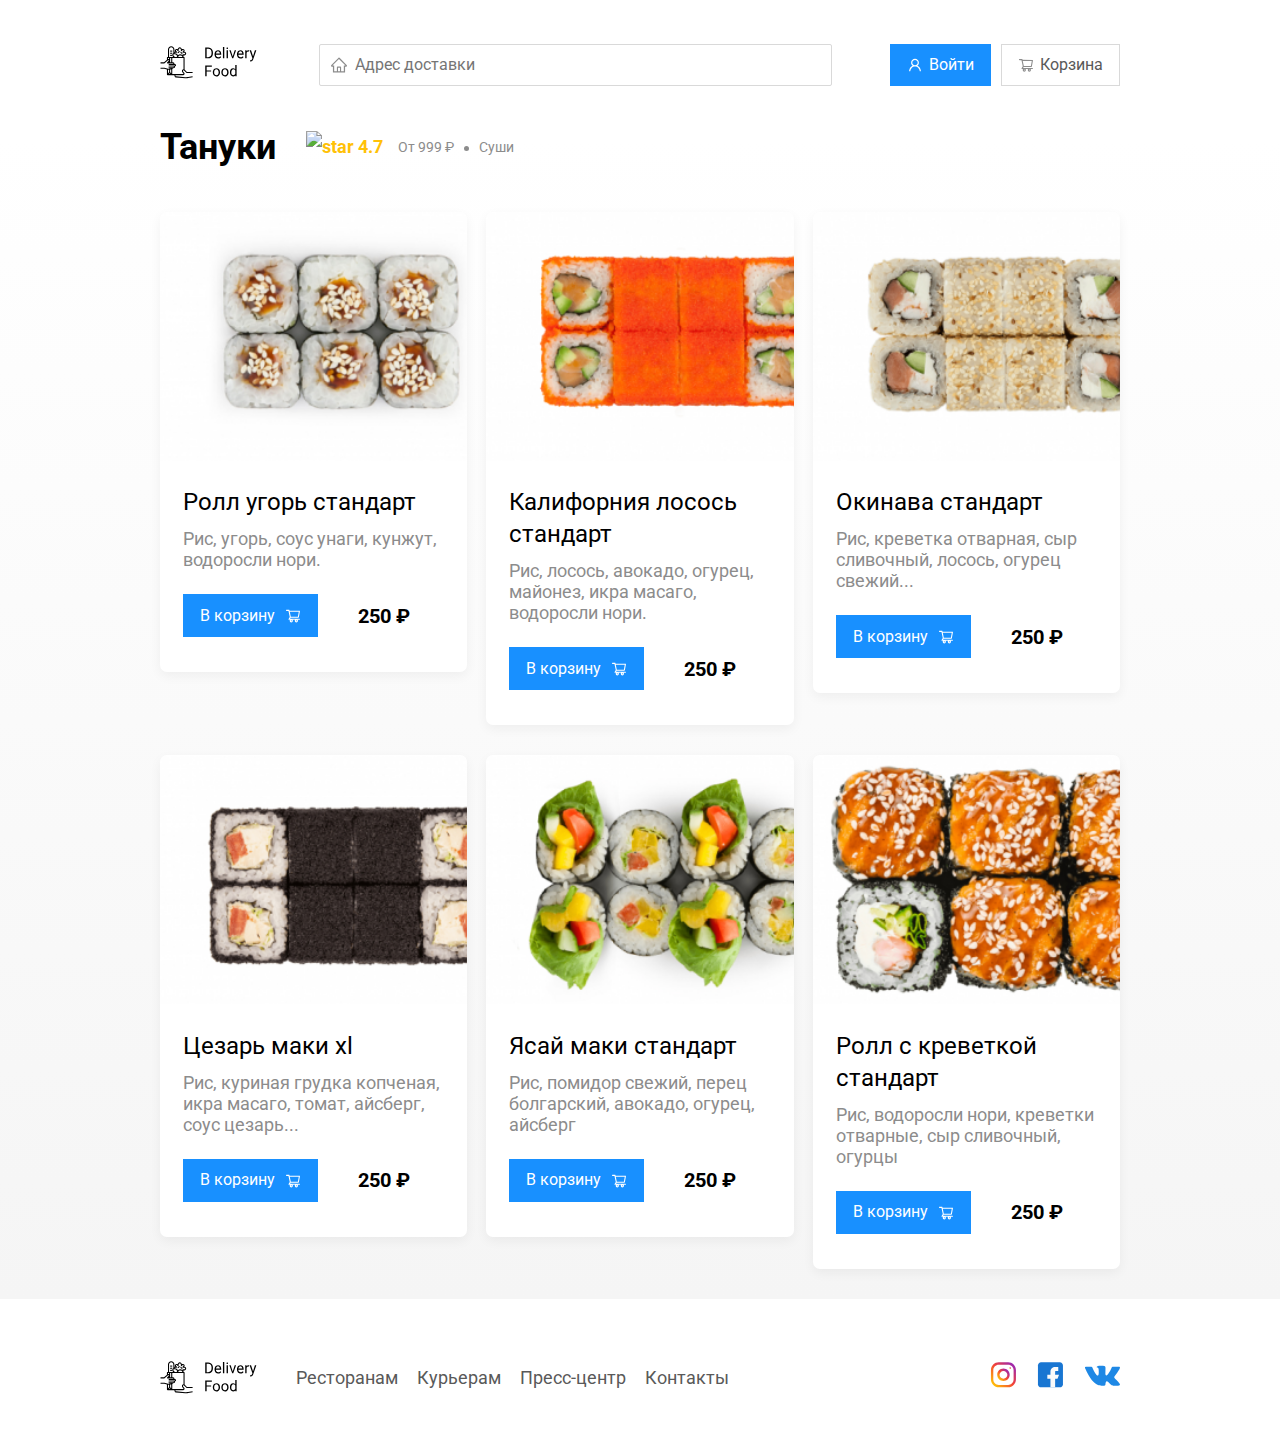
==== restaurant.html @ b4c0a3c5 "Add files via upload" ====
<!DOCTYPE html>
<html lang="ru">

<head>
  <meta charset="UTF-8" />
  <meta name="viewport" content="width=device-width, initial-scale=1.0" />
  <title>Тануки - доставка еды на дом</title>
  <link href="https://fonts.googleapis.com/css?family=Roboto:400,700&display=swap&subset=cyrillic" rel="stylesheet" />
  <link rel="stylesheet" href="css/reset.css" />
  <link rel="stylesheet" href="css/style.css" />
  <link rel="stylesheet" href="css/animate.css">
</head>

<body>
  <div class="container">
    <!-- Шапка Сайта -->
    <header class="header">
      <a href="index.html" class='logo'>
        <img class="logo animated fadeInLeft delay-0.3s" src="img/Logo.svg" alt="logo" />
      </a>
      <input type="text" class="input input-adress animated fadeInDown delay-0.3s" placeholder="Адрес доставки" />
      <div class="buttons animated fadeInRight delay-0.3s">
        <button class="button button-primary">
          <img class="button-icon" src="/img/User.svg" alt="user" />
          <a href="" class="button-text rar">Войти</a>
        </button>
        <button id="cart-button" class="button">
          <img class="button-icon" src="/img/shopping-cart.svg" alt="shopping-cart" />
          <a href="" class="button-text">Корзина</a>
        </button>
      </div>
    </header>
  </div>
  <main class="main">
    <div class="container">
      <section class="restaurants">
        <div class="section-heading">
          <h2 class="section-title">Тануки</h2>
          <div class="card-info">
            <div class="rating">
              <img src="img/star.svg" alt="star" class="rating-star">
              4.7</div>
            <div class="price">От 999 ₽</div>
            <div class="category">Суши</div>
          </div>
        </div>
        <div class="cards">

          <div class="card wow fadeInUp " data-wow-delay="0.2S">
            <img src="/img/ugor.png" alt="ugor" class="card-image" />
            <div class="card-text">
              <div class="card-heading">
                <h3 class="card-title restaurant-title">Ролл угорь стандарт</h3>
              </div>
              <div class="card-info">
                <div class="receipt">Рис, угорь, соус унаги, кунжут, водоросли нори.</div>
              </div>
              <form action="#">
                <div class="card-buttons">
                  <button class="button button-primary">
                    <span class="buttton-card-text">В корзину </span>
                    <img src="img/white shop cart.svg" alt="shopping-cart" class='button-card-image'>
                  </button>
              </form>
              <strong class="card-price-bold"> 250 ₽ </strong>
            </div>
          </div>
        </div>

        <div class="card wow fadeInUp" data-wow-delay="0.4S">
          <img src="/img/california.png" alt="california" class="card-image" />
          <div class="card-text">
            <div class="card-heading">
              <h3 class="card-title restaurant-title">Калифорния лосось стандарт</h3>
            </div>
            <div class="card-info">
              <div class="receipt">Рис, лосось, авокадо, огурец, майонез, икра масаго, водоросли нори.</div>
            </div>
            <form action="#">
              <div class="card-buttons">
                <button class="button button-primary">
                  <span class="buttton-card-text">В корзину </span>
                  <img src="img/white shop cart.svg" alt="shopping-cart" class='button-card-image'>
                </button>
            </form>
            <strong class="card-price-bold"> 250 ₽ </strong>
          </div>
        </div>
    </div>
    <div class="card wow fadeInUp" data-wow-delay="0.6s">
      <img src="/img/okinawa.png" alt="okinawa" class="card-image" />
      <div class="card-text">
        <div class="card-heading">
          <h3 class="card-title restaurant-title">Окинава стандарт</h3>
        </div>
        <div class="card-info">
          <div class="receipt">Рис, креветка отварная, сыр сливочный, лосось, огурец свежий...</div>
        </div>
        <form action="#">
          <div class="card-buttons">
            <button class="button button-primary">
              <span class="buttton-card-text">В корзину </span>
              <img src="img/white shop cart.svg" alt="shopping-cart" class='button-card-image'>
            </button>
        </form>
        <strong class="card-price-bold"> 250 ₽ </strong>
      </div>
    </div>
    </div>
    <div class="card wow fadeInUp" data-wow-delay="0.2s">
      <img src="/img/cezar.png" alt="roll" class="card-image" />
      <div class="card-text">
        <div class="card-heading">
          <h3 class="card-title restaurant-title">Цезарь маки хl</h3>
        </div>
        <div class="card-info">
          <div class="receipt">Рис, куриная грудка копченая, икра масаго, томат, айсберг, соус цезарь...</div>
        </div>
        <form action="#">
          <div class="card-buttons">
            <button class="button button-primary">
              <span class="buttton-card-text">В корзину </span>
              <img src="img/white shop cart.svg" alt="shopping-cart" class='button-card-image'>
            </button>
        </form>
        <strong class="card-price-bold"> 250 ₽ </strong>
      </div>
    </div>
    </div>
    <div class="card wow fadeInUp" data-wow-delay="0.4s">
      <img src="/img/yasai.png" alt="yasai" class="card-image" />
      <div class="card-text">
        <div class="card-heading">
          <h3 class="card-title restaurant-title">Ясай маки стандарт</h3>
        </div>
        <div class="card-info">
          <div class="receipt">Рис, помидор свежий, перец болгарский, авокадо, огурец, айсберг</div>
        </div>
        <form action="#">
          <div class="card-buttons">
            <button class="button button-primary">
              <span class="buttton-card-text">В корзину </span>
              <img src="img/white shop cart.svg" alt="shopping-cart" class='button-card-image'>
            </button>
        </form>
        <strong class="card-price-bold"> 250 ₽ </strong>
      </div>
    </div>
    </div>
    <div class="card wow fadeInUp" data-wow-delay="0.6s">
      <img src="/img/krevetka.png" alt="krevetka" class="card-image" />
      <div class="card-text">
        <div class="card-heading">
          <h3 class="card-title restaurant-title">Ролл с креветкой стандарт</h3>
        </div>
        <div class="card-info">
          <div class="receipt">Рис, водоросли нори, креветки отварные, сыр сливочный, огурцы</div>
        </div>
        <form action="#">
          <div class="card-buttons">
            <button class="button button-primary">
              <span class="buttton-card-text">В корзину </span>
              <img src="img/white shop cart.svg" alt="shopping-cart" class='button-card-image'>
            </button>
        </form>
        <strong class="card-price-bold"> 250 ₽ </strong>
      </div>
    </div>
    </div>

    </div>
    </div>
    </section>
    </div>

    </div>
  </main>

  <footer class="footer">
    <div class="container">
      <div class="footer-block">
        <img src="img/Logo.svg" alt="logo" class="logo footer-logo">
        <nav class="footer-nav">
          <a href="#" class="footer-link">Ресторанам </a>
          <a href="#" class="footer-link">Курьерам</a>
          <a href="#" class="footer-link">Пресс-центр</a>
          <a href="#" class="footer-link">Контакты</a>
        </nav>
        <div class="social-links">
          <a href="#" class="social-link"><img src="img/instagramm.svg" alt="inst"></a>
          <a href="#" class="social-link"><img src="img/facebook.svg" alt="fb"></a>
          <a href="#" class="social-link"><img src="img/vk.svg" alt="vk"></a>
        </div>
      </div>
    </div>
  </footer>


  <div class="modal">
    <div class="modal-dialog">
      <div class="modal-header">
        <h3 class="modal-title">Корзина</h3>
        <button class="close">&times;</button>
      </div>
      <div class="modal-body">
        <div class="food-row">
          <span class="food-name">Ролл угорь стандарт</span>
          <strong class="food-price">250 ₽</strong>
          <div class="food-counter">
            <button class="counter-button">-</button>
            <span class="counter">1</span>
            <button class="counter-button">+</button>
          </div>

        </div>
        <div class="food-row">
          <span class="food-name">Ролл угорь стандарт</span>
          <strong class="food-price">250 ₽</strong>
          <div class="food-counter">
            <button class="counter-button">-</button>
            <span class="counter">1</span>
            <button class="counter-button">+</button>
          </div>

        </div>
        <div class="food-row">
          <span class="food-name">Ролл угорь стандарт</span>
          <strong class="food-price">250 ₽</strong>
          <div class="food-counter">
            <button class="counter-button">-</button>
            <span class="counter">1</span>
            <button class="counter-button">+</button>
          </div>

        </div>
        <div class="food-row">
          <span class="food-name">Ролл угорь стандарт</span>
          <strong class="food-price">250 ₽</strong>
          <div class="food-counter">
            <button class="counter-button">-</button>
            <span class="counter">1</span>
            <button class="counter-button">+</button>
          </div>

        </div>
        <div class="food-row">
          <span class="food-name">Ролл угорь стандарт</span>
          <strong class="food-price">250 ₽</strong>
          <div class="food-counter">
            <button class="counter-button">-</button>
            <span class="counter">1</span>
            <button class="counter-button">+</button>
          </div>
        </div>
      </div>
      <div class="modal-footer">
        <span class="price-tag">1250 ₽</span>
        <div class="footer-buttons">
          <button class="button button-primary">Оформить заказ</button>
          <button class="button">Отмена</button>
        </div>
      </div>
    </div>
    <script src="js/wow.min.js"></script>
    <script src="js/main.js"></script>
</body>

</html>
---- css/style.css ----
* {
  box-sizing: border-box;
}
body {
  font-family: "Roboto", sans-serif;
  padding-top: 44px;
}
button {
  cursor: pointer;
}
.main {
  background: linear-gradient(
    180deg,
    rgba(245, 245, 245, 0) 1.04%,
    #f5f5f5 100%
  );
}
.container {
  margin: 0 auto;
  max-width: 1200px;
}
.header {
  display: flex;
  align-items: center;
  justify-content: space-between;
  margin-bottom: 40px;
}
.input {
  background: #ffffff;
  border: 1px solid #d9d9d9;
  border-radius: 2px;
  font-size: 16px;
  line-height: 24px;
  padding: 8px;
  background-position: left 10px center;
  background-repeat: no-repeat;
  padding-left: 35px;
}
.input-adress {
  flex: 0.8;
  background-image: url(../img/home.svg);
}

.input-search {
  width: 300px;
  background-image: url(../img/search.svg);
  margin-left: auto;
}

.buttons {
  display: flex;
  align-items: center;
}
.buttons a {
  text-decoration: none;
}
.button {
  display: flex;
  align-items: center;
  padding: 8px 16px;
  background: #ffffff;
  border: 1px solid #d9d9d9;
  box-shadow: 0px 0px 2px rgba(0, 0, 0, 0.0015);
  color: #595959;
  font-size: 16px;
  line-height: 24px;
}

.button-text {
  color: #595959;
}
.rar {
  color: #fff;
}
.button-primary {
  background: #1890ff;
  border: 1px solid #1890ff;
  color: #fff;
  margin-right: 10px;
}
.button-icon {
  margin-right: 6px;
}
.buttton-card-text {
  margin-right: 10px;
  text-decoration: none;
  color: #fff;
}

/* PROMO */

.promo {
  padding: 68px 70px;
  box-shadow: 0px 7px 12px rgba(158, 158, 163, 0.1);
  background: #fff1b8 url(../img/Pizza.png) no-repeat top -100px right -247px /
    924px;
  border-radius: 10px;
  color: #302c34;
  margin-bottom: 56px;
}
.promo-title {
  font-weight: bold;
  font-size: 39px;
  line-height: 46px;
  margin-bottom: 15px;
}
.promo-text {
  max-width: 538px;
  font-weight: normal;
  font-size: 24px;
  line-height: 28px;
}
/* restaurants */
.section-heading {
  display: flex;
  align-items: center;
  margin-bottom: 44px;
}
.section-title {
  margin: 0;
  font-weight: bold;
  font-size: 36px;
  line-height: 42px;
  color: #000000;
  margin-right: 30px;
}
/* second menu restaurants */
.cards {
  display: flex;
  align-items: flex-start;
  flex-wrap: wrap;
  justify-content: space-between;
}
.card {
  background: #ffffff;
  box-shadow: 0px 4px 12px rgba(0, 0, 0, 0.05);
  border-radius: 7px;
  overflow: hidden;
  margin-bottom: 30px;
  flex-basis: 32%;
  text-decoration: none;
}
.card-image {
  width: 384px;
  height: 250px;
  object-fit: cover;
}
.card-text {
  padding-top: 20px;
  padding-bottom: 35px;
  padding-left: 23px;
  padding-right: 23px;
}
.card-heading {
  display: flex;
  align-items: center;
  justify-content: space-between;
  margin-bottom: 10px;
}

.card-title {
  margin: 0;
  font-weight: bold;
  font-size: 24px;
  line-height: 32px;
  color: #000000;
}
.restaurant-title {
  font-weight: 400;
}
.card-tag {
  font-weight: normal;
  font-size: 12px;
  line-height: 20px;
  background: #262626;
  border-radius: 2px;
  color: #fff;
  padding: 1px 8px;
}

.card-info {
  display: flex;
  align-items: center;
  flex-wrap: wrap;
}
.rating {
  margin-right: 26px;
  color: #ffc107;
  font-weight: bold;
  font-size: 18px;
  line-height: 32px;
}

.card-buttons {
  display: flex;
  align-items: center;
  margin-top: 24px;
}

.card-price-bold {
  font-weight: bold;
  font-size: 20px;
  line-height: 32px;
  margin-left: 30px;
}

.price,
.category {
  color: #8c8c8c;
  font-style: normal;
  font-weight: normal;
  font-size: 18px;
  line-height: 32px;
}
.price {
  margin-right: 10px;
}
.receipt {
  color: #8c8c8c;
  font-size: 18px;
  line-height: 21px;
}
.category {
  text-overflow: ellipsis;
  overflow: hidden;
  white-space: nowrap;
  max-width: 150px;
}
.price:after {
  content: "";
  width: 5px;
  height: 5px;
  background-color: #8c8c8c;
  display: inline-block;
  vertical-align: middle;
  border-radius: 50%;
  margin-left: 10px;
}

/* footer */
.footer {
  padding: 60px 0;
}
.footer-block {
  display: flex;
  align-items: center;
  justify-content: space-between;
}

.footer-nav {
  margin-right: auto;
  margin-left: 35px;
}
.footer-link {
  display: inline-block;
  color: #595959;
  text-decoration: none;
  font-style: normal;
  font-weight: normal;
  font-size: 18px;
  line-height: 21px;
}
.footer-link:not(:last-child) {
  margin-right: 15px;
}
.social-links {
  display: flex;
  align-items: center;
}
.social-link:not(:last-child) {
  margin-right: 21px;
}

/* ноутбуки */
@media only screen and (max-width: 1366px) {
  .container {
    max-width: 960px;
  }
  .promo {
    background-size: 750px;
    background-position: center right -300px;
  }
  .rating {
    margin-right: 15px;
  }
  .category,
  .price {
    font-size: 14px;
  }
}

.modal {

  display: none;
  position: fixed;
  top: 0;
  left: 0;
  width: 100%;
  height: 100%;
  background: rgba(0, 0, 0, 0.4);
}
.active{
  display: flex;
}
.modal-dialog {
  width: 95%;
  max-width: 780px;
   background: #ffffff;
  border-radius: 5px;
  margin: auto;
  padding: 40px 45px;
}
.modal-header {
  display: flex;
  align-items: center;
  justify-content: space-between;
  margin-bottom: 45px;
}
.modal-title {
  margin: 0;
  font-weight: bold;
  font-size: 36px;
  line-height: 42px;
  color: #000000;
}
.close {
  font-size: 36px;
  border: none;
  background-color: transparent;
}
.modal-body{
  margin-bottom: 52px;
}
.food-row {
  display: flex;
  align-items: flex-start;
  justify-content: space-between;
  padding-bottom: 8px;
  border-bottom: 1px solid #d9d9d9;
  margin-bottom: 15px;
}
.food-counter {
  display: flex;
  align-items: center;
}
.food-name {
  font-weight: normal;
  font-size: 18px;
  line-height: 32px;
}
.food-price {
  margin-left: auto;
  margin-right: 47px;
  font-weight: bold;
  font-size: 20px;
  line-height: 32px;
}
.counter-button {
  background: #ffffff;
  border: 1px solid #40a9ff;
  border-radius: 2px;
  width: 39px;
  height: 32px;
  font-size: 14px;
  line-height: 22px;
  color: #40a9ff;
}
.counter {
  font-size: 16px;
  line-height: 24px;
  margin-left: 10px;
  margin-right: 10px;
}

.modal-footer{
  display: flex;
  justify-content: space-between;
  align-items: center;
}
.footer-buttons{
  display: flex;
  align-items: center;
}
.price-tag{
  background: #262626;
 border-radius: 5px;
 color:#fff;
 padding:15px 20px;

}
@media only screen and (max-width: 992px) {
  .container {
    max-width: 750px;
  }
  .promo {
    background-size: 500px;
    padding: 50px;
    background-position: top right -200px;
  }
  .promo-text {
    font-size: 18px;
    max-width: 400px;
  }
  .card {
    flex-basis: 49%;
  }
  .footer-link {
    font-size: 16px;
  }
}
@media only screen and (max-width: 768px) {
  .container {
    max-width: 560px;
  }
  .promo {
    background-size: 400px;
    background-position: bottom 17px right -200px;
  }
  .promo-text {
    margin-top: 0;
  }
  .promo-title {
    font-size: 24px;
    line-height: 1.4;
  }
  .card .rating {
    flex-basis: 100%;
  }
  .card-info {
    flex-wrap: wrap;
  }
  .card-title {
    font-size: 18px;
  }
  .footer-nav {
    margin-left: 30px;
  }
  .footer-link:not(:last-child) {
    margin-right: 6px;
  }
  .footer-link {
    font-size: 12px;
  }
}

@media only screen and (max-width: 578px) {
  .container {
    max-width: 90%;
  }
  .header {
    flex-wrap: wrap;
  }
  .input-adress {
    order: 3;
    margin-top: 15px;
    flex: 1;
  }
  .promo {
    background-image: none;
  }
  .promo-title {
    margin-bottom: 10px;
  }
  .section-title {
    font-size: 20px;
  }
  .card {
    display: flex;
    flex-direction: column;
    flex-basis: 100%;
  }
  .card-image {
    width: 97%;
    margin: 0 auto;
  }

  .footer {
    padding: 30px 0;
  }
  .footer-block {
    flex-wrap: wrap;
    align-items: flex-start;
  }
  .footer-nav {
    order: 0;
    margin-left: 0;
    margin-right: 0;
  }
  .footer-link {
    font-size: 15px;
  }
  .footer-logo {
    order: 1;
    margin-right: 15px;
  }
  .social-links {
    order: 2;
    margin: 0 auto;
  }
}

@media only screen and (max-width: 480px) {
  .button-text {
    display: none;
  }
  .button-icon {
    margin-right: 0;
  }
  .promo {
    padding: 20px;
  }
  .section-heading {
    flex-wrap: wrap;
  }
  .footer-block {
    flex-direction: column;
    flex-wrap: wrap;
    align-items: center;
  }
  .footer-logo {
    order: 0;
    margin-bottom: 20px;
  }
  .footer-nav {
    margin-bottom: 20px;
    text-align: center;
    display: flex;
    flex-direction: column;
  }
  .footer-link:not(:last-child) {
    text-align: center;
  }
}
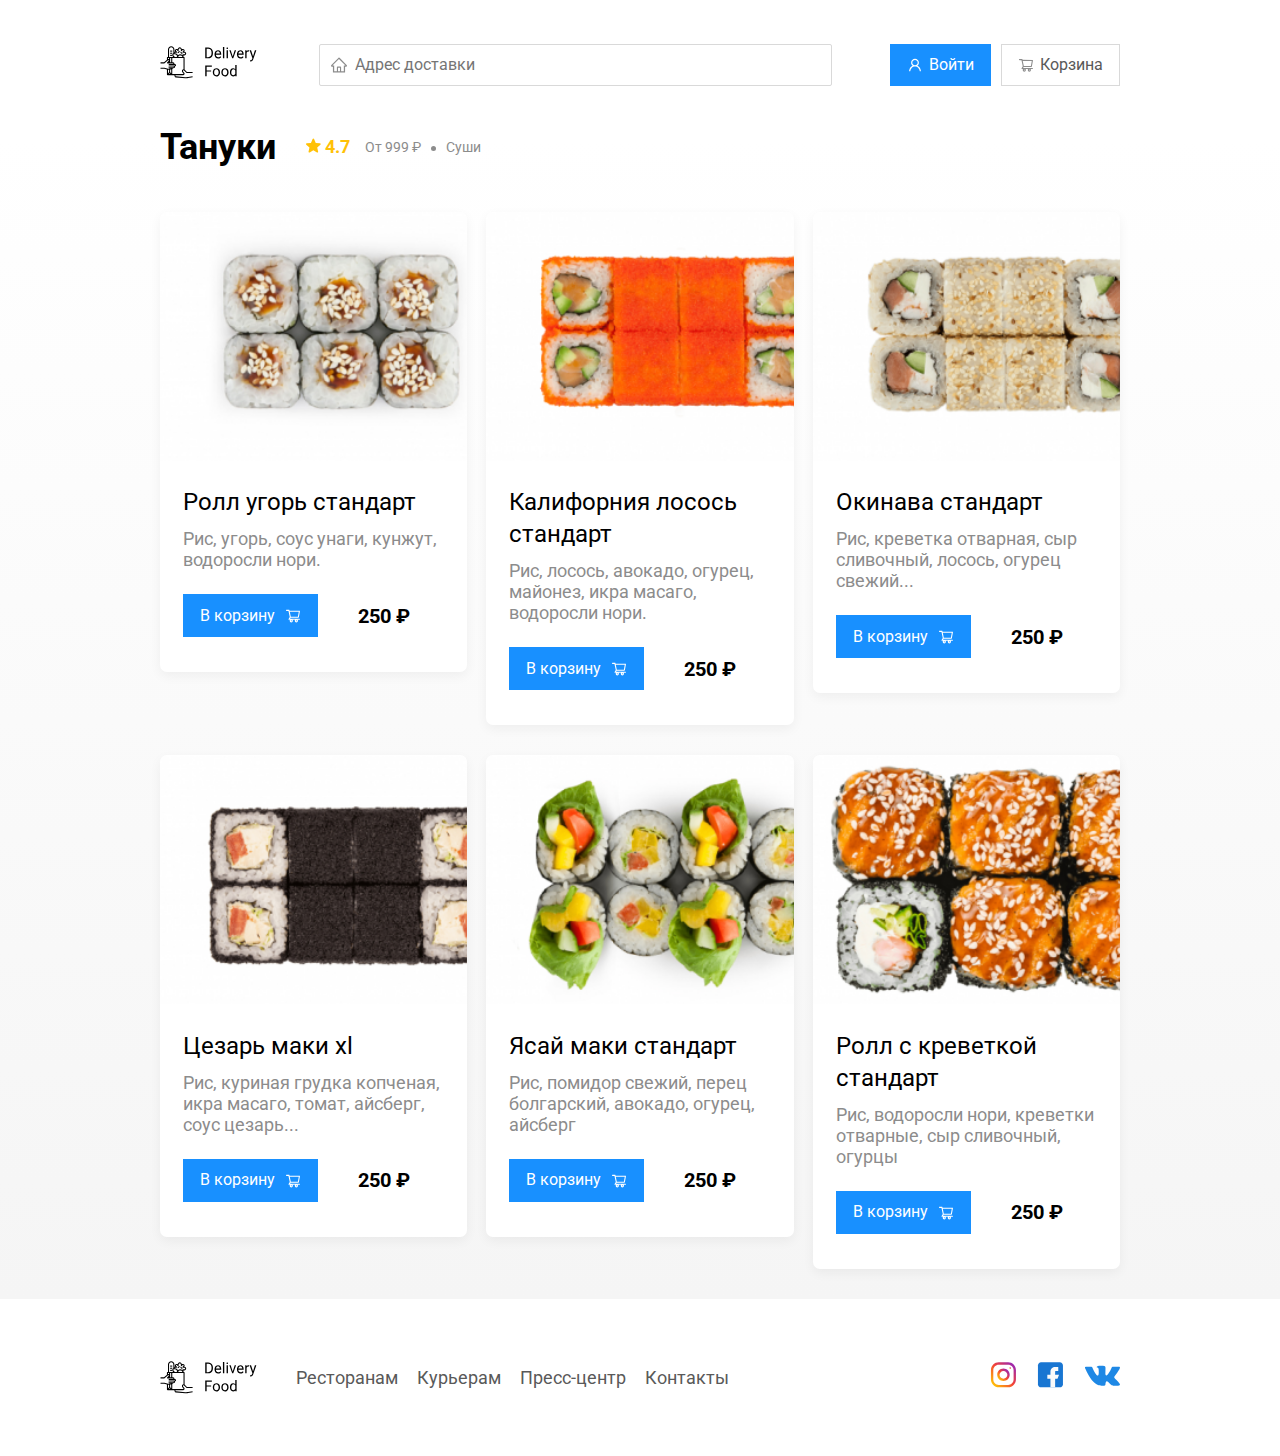
==== commit 796863e5: "Add files via upload" ====
--- a/restaurant.html
+++ b/restaurant.html
@@ -21,11 +21,11 @@
       <input type="text" class="input input-adress animated fadeInDown delay-0.3s" placeholder="Адрес доставки" />
       <div class="buttons animated fadeInRight delay-0.3s">
         <button class="button button-primary">
-          <img class="button-icon" src="/img/User.svg" alt="user" />
+          <img class="button-icon" src="img/User.svg" alt="user" />
           <a href="" class="button-text rar">Войти</a>
         </button>
         <button id="cart-button" class="button">
-          <img class="button-icon" src="/img/shopping-cart.svg" alt="shopping-cart" />
+          <img class="button-icon" src="img/shopping-cart.svg" alt="shopping-cart" />
           <a href="" class="button-text">Корзина</a>
         </button>
       </div>
@@ -38,7 +38,7 @@
           <h2 class="section-title">Тануки</h2>
           <div class="card-info">
             <div class="rating">
-              <img src="img/star.svg" alt="star" class="rating-star">
+              <img src="img/Star.svg" alt="Star" class="rating-Star">
               4.7</div>
             <div class="price">От 999 ₽</div>
             <div class="category">Суши</div>
@@ -47,7 +47,7 @@
         <div class="cards">
 
           <div class="card wow fadeInUp " data-wow-delay="0.2S">
-            <img src="/img/ugor.png" alt="ugor" class="card-image" />
+            <img src="img/ugor.png" alt="ugor" class="card-image" />
             <div class="card-text">
               <div class="card-heading">
                 <h3 class="card-title restaurant-title">Ролл угорь стандарт</h3>
@@ -68,7 +68,7 @@
         </div>
 
         <div class="card wow fadeInUp" data-wow-delay="0.4S">
-          <img src="/img/california.png" alt="california" class="card-image" />
+          <img src="img/california.png" alt="california" class="card-image" />
           <div class="card-text">
             <div class="card-heading">
               <h3 class="card-title restaurant-title">Калифорния лосось стандарт</h3>
@@ -88,7 +88,7 @@
         </div>
     </div>
     <div class="card wow fadeInUp" data-wow-delay="0.6s">
-      <img src="/img/okinawa.png" alt="okinawa" class="card-image" />
+      <img src="img/okinawa.png" alt="okinawa" class="card-image" />
       <div class="card-text">
         <div class="card-heading">
           <h3 class="card-title restaurant-title">Окинава стандарт</h3>
@@ -108,7 +108,7 @@
     </div>
     </div>
     <div class="card wow fadeInUp" data-wow-delay="0.2s">
-      <img src="/img/cezar.png" alt="roll" class="card-image" />
+      <img src="img/cezar.png" alt="roll" class="card-image" />
       <div class="card-text">
         <div class="card-heading">
           <h3 class="card-title restaurant-title">Цезарь маки хl</h3>
@@ -128,7 +128,7 @@
     </div>
     </div>
     <div class="card wow fadeInUp" data-wow-delay="0.4s">
-      <img src="/img/yasai.png" alt="yasai" class="card-image" />
+      <img src="img/yasai.png" alt="yasai" class="card-image" />
       <div class="card-text">
         <div class="card-heading">
           <h3 class="card-title restaurant-title">Ясай маки стандарт</h3>
@@ -148,7 +148,7 @@
     </div>
     </div>
     <div class="card wow fadeInUp" data-wow-delay="0.6s">
-      <img src="/img/krevetka.png" alt="krevetka" class="card-image" />
+      <img src="img/krevetka.png" alt="krevetka" class="card-image" />
       <div class="card-text">
         <div class="card-heading">
           <h3 class="card-title restaurant-title">Ролл с креветкой стандарт</h3>
